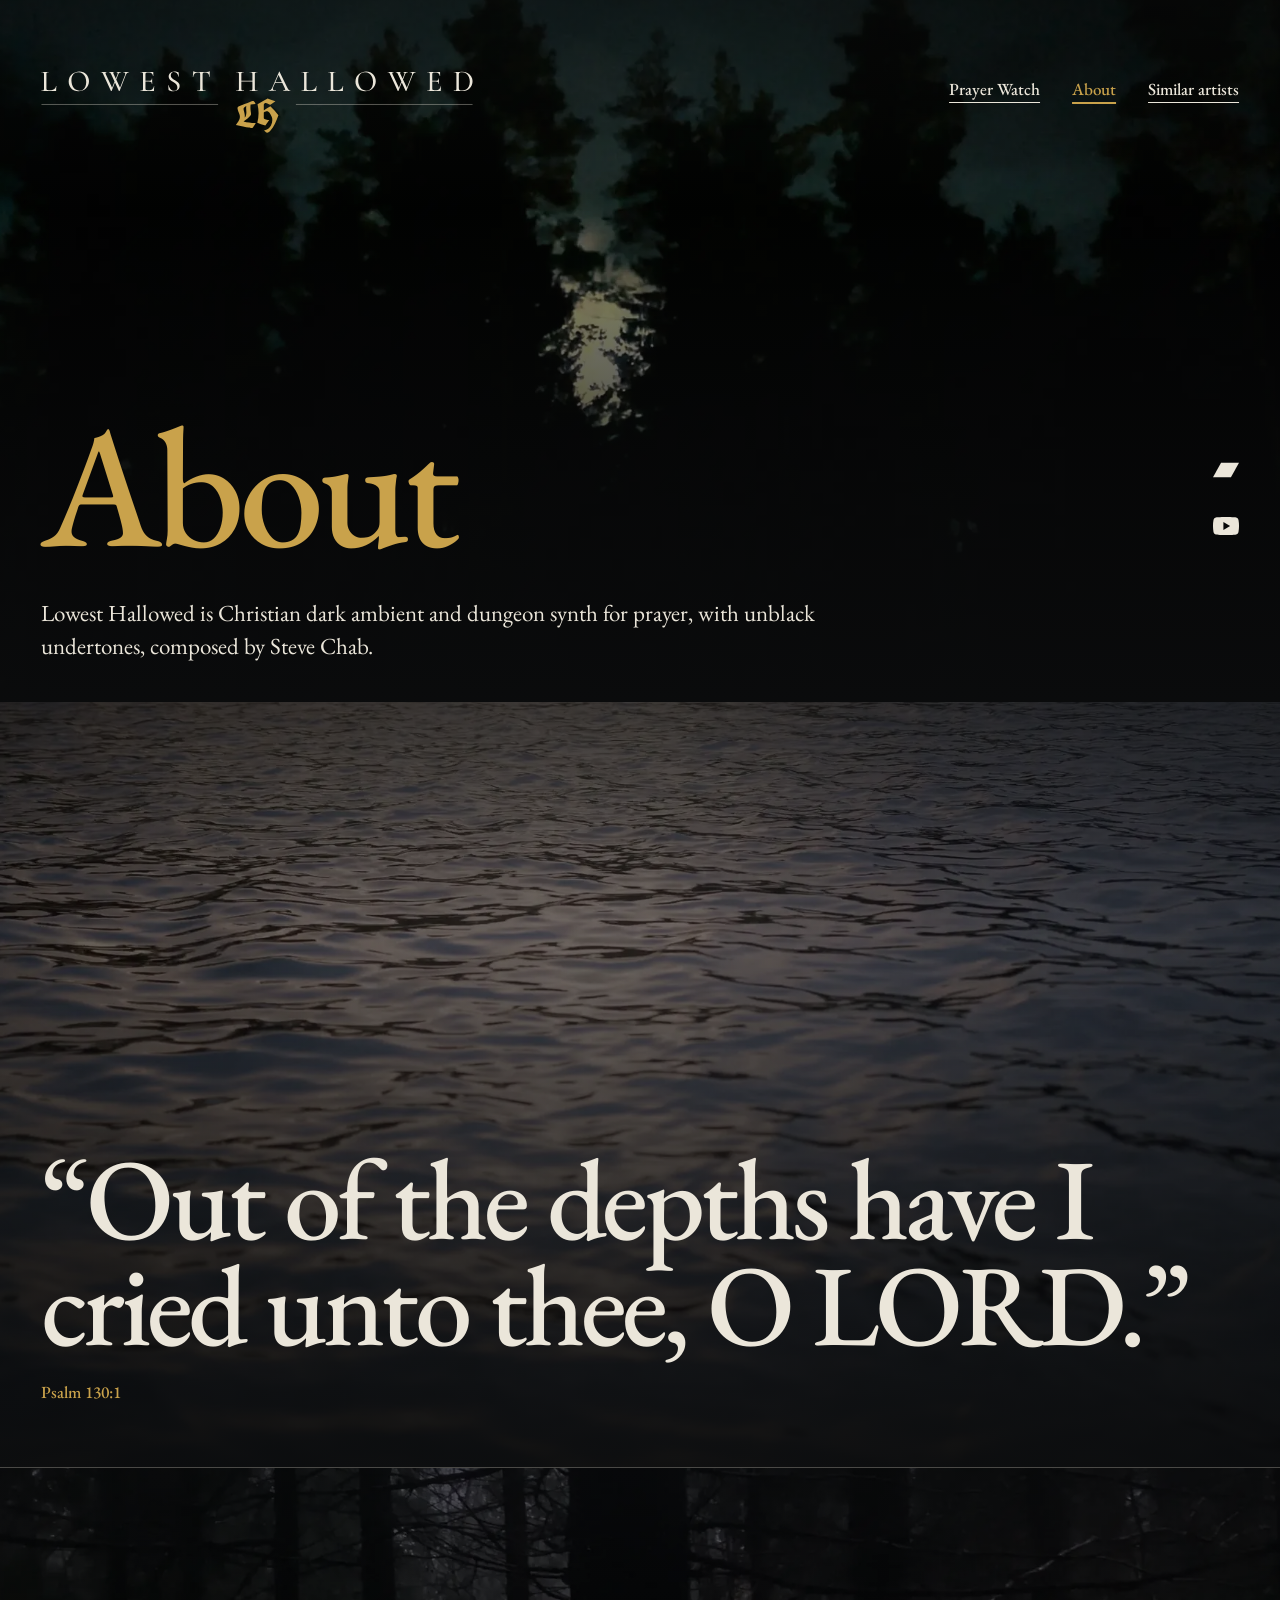
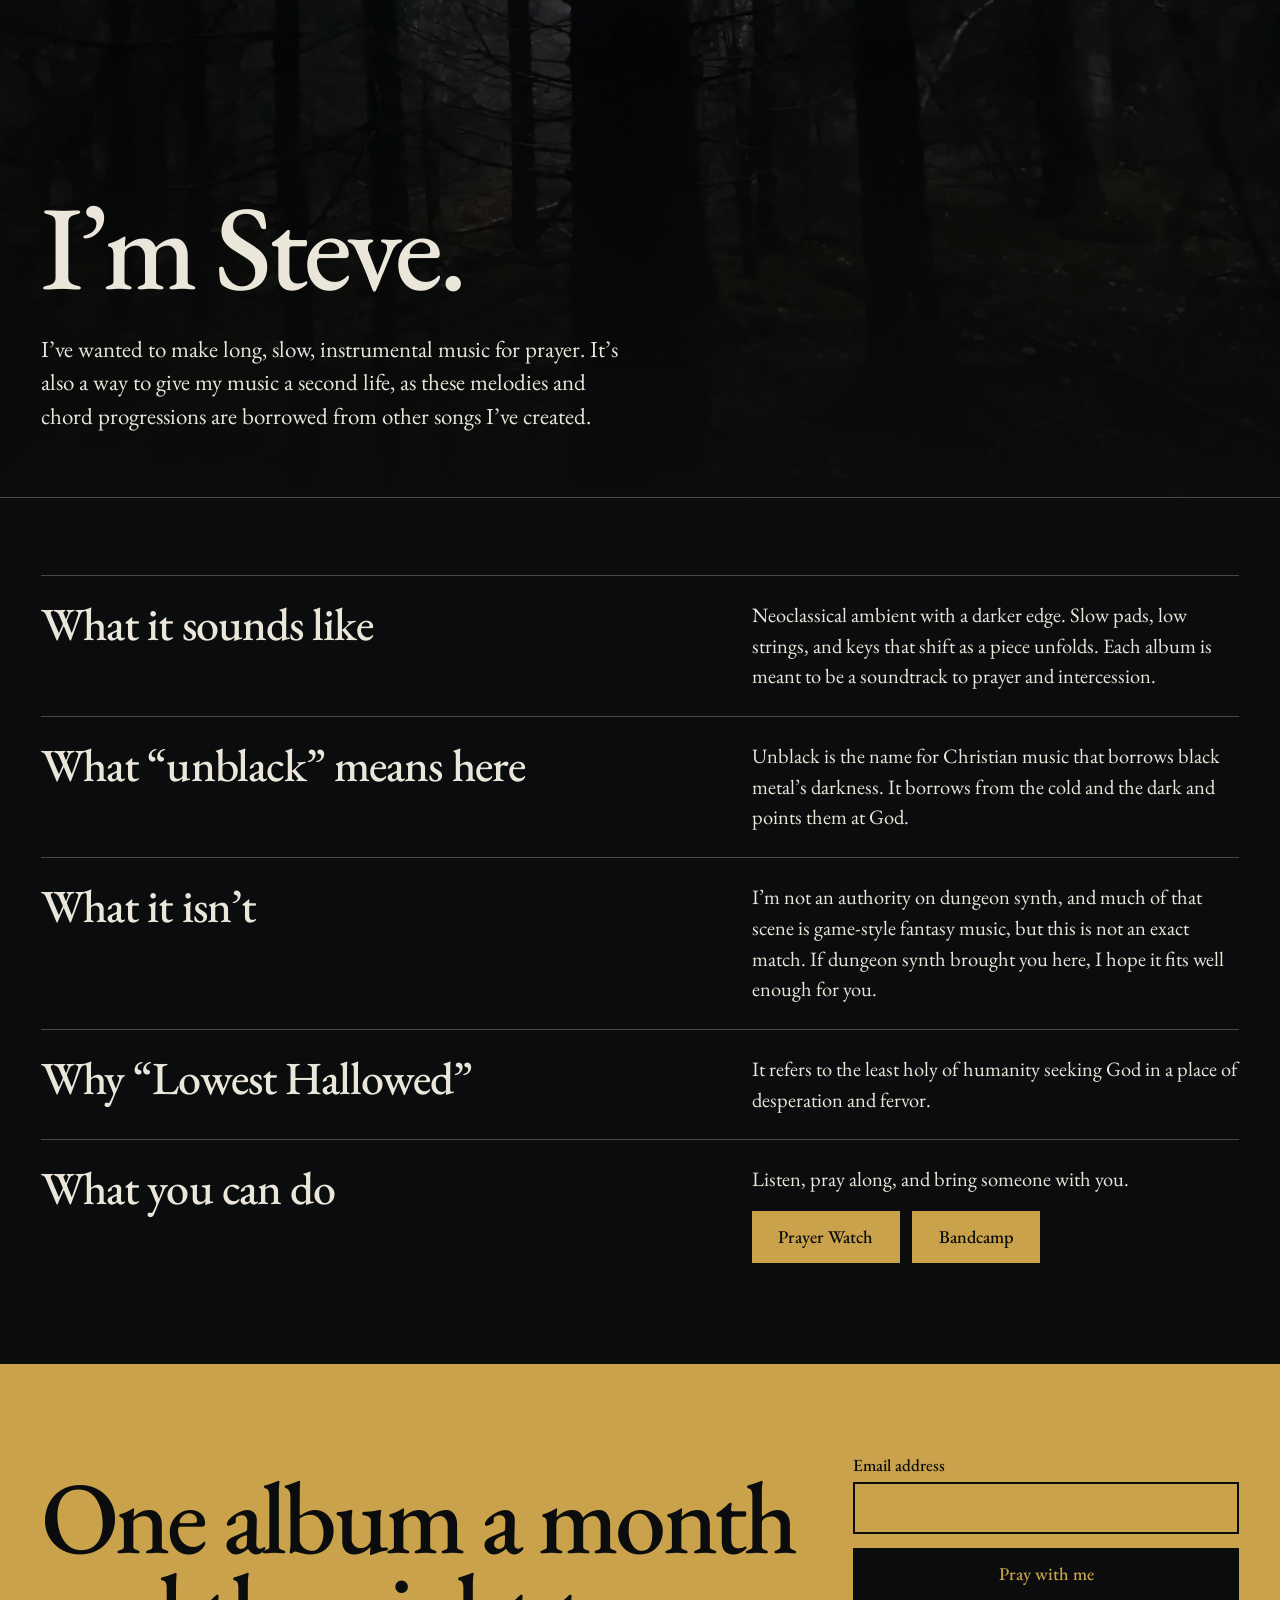
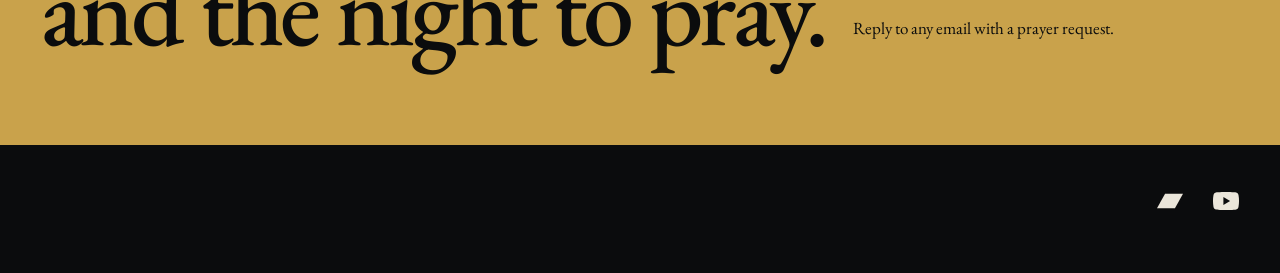
==== about/index.html @ 360f5804 "Initial site for lowesthallowed.com Co-Authored-By: Claude Sonnet 5.5 <noreply@anthropic.com>" ====
<!doctype html>
<html lang="en">
<head>
<meta charset="utf-8">
<meta name="viewport" content="width=device-width,initial-scale=1">
<title>About Lowest Hallowed: Christian dark ambient and dungeon synth</title>
<meta name="description" content="Lowest Hallowed is Christian dark ambient and dungeon synth for prayer, with unblack undertones, composed by Steve Chab. What it is, what it isn&rsquo;t, and why it exists.">
<!-- gen:social path=/about/ -->
<link rel="canonical" href="https://lowesthallowed.com/about/">
<meta property="og:type" content="website">
<meta property="og:site_name" content="Lowest Hallowed">
<meta property="og:title" content="About Lowest Hallowed: Christian dark ambient and dungeon synth">
<meta property="og:description" content="Lowest Hallowed is Christian dark ambient and dungeon synth for prayer, with unblack undertones, composed by Steve Chab. What it is, what it isn&rsquo;t, and why it exists.">
<meta property="og:url" content="https://lowesthallowed.com/about/">
<meta property="og:image" content="https://lowesthallowed.com/assets/share-card.jpg">
<meta property="og:image:width" content="1200">
<meta property="og:image:height" content="630">
<meta property="og:image:alt" content="The Lowest Hallowed Prayer Watch. Once a month, one album, one night.">
<meta name="twitter:card" content="summary_large_image">
<!-- /gen:social -->
<meta name="theme-color" content="#0b0c0d">
<meta name="author" content="Steve Chab">
<meta name="robots" content="index,follow,max-image-preview:large,max-snippet:-1">
<link rel="icon" href="../favicon.ico" sizes="48x48">
<link rel="icon" href="../assets/icon.svg" type="image/svg+xml">
<link rel="apple-touch-icon" href="../apple-touch-icon.png">
<link rel="preload" href="../assets/fonts/eb-garamond-latin-500-normal.woff2" as="font" type="font/woff2" crossorigin>
<link rel="stylesheet" href="../css/site.css">
<!-- gen:group-ld -->
<script type="application/ld+json">
{
  "@context": "https://schema.org",
  "@type": "MusicGroup",
  "name": "Lowest Hallowed",
  "url": "https://lowesthallowed.com/",
  "description": "Lowest Hallowed is Christian dark ambient and dungeon synth for prayer, with unblack undertones, composed by Steve Chab. A new album comes out each month, and listeners pray at the same time.",
  "genre": [
    "Christian dark ambient",
    "Dungeon synth",
    "Unblack",
    "Neoclassical ambient"
  ],
  "image": "https://lowesthallowed.com/assets/share-card.jpg",
  "founder": {
    "@type": "Person",
    "name": "Steve Chab"
  },
  "sameAs": [
    "https://lowesthallowed.bandcamp.com",
    "https://www.youtube.com/@lowesthallowed"
  ]
}
</script>
<!-- /gen:group-ld -->
<script type="application/ld+json">
{
  "@context": "https://schema.org",
  "@type": "Person",
  "name": "Steve Chab",
  "jobTitle": "Composer",
  "url": "https://lowesthallowed.com/about/",
  "description": "Steve Chab composes Lowest Hallowed, long, slow, instrumental Christian dark ambient and dungeon synth for prayer.",
  "worksFor": {
    "@type": "MusicGroup",
    "name": "Lowest Hallowed",
    "url": "https://lowesthallowed.com/"
  }
}
</script>
</head>
<body>
<a class="skip" href="#main">Skip to content</a>
<!-- gen:head current=about root=../ -->
<header class="site-head"><div class="wrap grid">
<a class="brand" href="../"><img src="../assets/pairing-color.svg" alt="Lowest Hallowed, home" width="3994" height="1016"></a>
<nav class="nav" aria-label="Main">
<a href="../prayer-watch/">Prayer Watch</a>
<a href="../about/" aria-current="page">About</a>
<a href="../similar/">Similar artists</a>
</nav></div></header>
<!-- /gen:head -->
<main id="main">
<section class="poster poster--page" aria-labelledby="h1">
<img class="bg" src="../assets/img/night-treeline-2000.webp" srcset="../assets/img/night-treeline-1000.webp 1000w, ../assets/img/night-treeline-2000.webp 2000w" sizes="100vw" alt="" width="2000" height="1125" fetchpriority="high">
<div class="poster__body"><div class="wrap grid">
<h1 id="h1" class="big"><span>About</span></h1>
<!-- gen:icons variant=hero -->
<ul class="icons icons--hero" role="list" aria-label="Listen and follow">
<li><a href="https://lowesthallowed.bandcamp.com" aria-label="Bandcamp"><svg viewBox="0 0 24 24" aria-hidden="true"><path fill="currentColor" d="M0 18.75l7.437-13.5H24l-7.438 13.5H0z"/></svg></a></li>
<li><a href="https://www.youtube.com/@lowesthallowed" aria-label="YouTube"><svg viewBox="0 0 24 24" aria-hidden="true"><path fill="currentColor" d="M23.5 6.2a3 3 0 0 0-2.1-2.1C19.5 3.6 12 3.6 12 3.6s-7.5 0-9.4.5A3 3 0 0 0 .5 6.2 31 31 0 0 0 0 12a31 31 0 0 0 .5 5.8 3 3 0 0 0 2.1 2.1c1.9.5 9.4.5 9.4.5s7.5 0 9.4-.5a3 3 0 0 0 2.1-2.1A31 31 0 0 0 24 12a31 31 0 0 0-.5-5.8zM9.6 15.6V8.4l6.2 3.6-6.2 3.6z"/></svg></a></li>
</ul>
<!-- /gen:icons -->
<p class="lede">Lowest Hallowed is Christian dark ambient and dungeon synth for prayer, with unblack undertones, composed by Steve Chab.</p>
</div></div>
</section>

<section class="slab" aria-label="Scripture"><img class="bg" src="../assets/img/dark-water-2000.webp" srcset="../assets/img/dark-water-1000.webp 1000w, ../assets/img/dark-water-2000.webp 2000w" sizes="100vw" alt="" width="2000" height="1125" loading="lazy">
<div class="wrap grid"><figure data-reveal><blockquote class="quote big"><p>&ldquo;Out of the depths have I cried unto thee, O&nbsp;LORD.&rdquo;</p></blockquote><figcaption class="label label--gold">Psalm 130:1</figcaption></figure></div></section>

<section class="panel panel--short" aria-label="Who I am"><img class="bg" src="../assets/img/dark-wood-2000.webp" srcset="../assets/img/dark-wood-1000.webp 1000w, ../assets/img/dark-wood-2000.webp 2000w" sizes="100vw" alt="" width="2000" height="1125" loading="lazy">
<div class="wrap grid"><p class="statement big" data-reveal>I&rsquo;m Steve.</p>
<div class="txt" data-reveal><p>I&rsquo;ve wanted to make long, slow, instrumental music for prayer. It&rsquo;s also a way to give my music a second life, as these melodies and chord progressions are borrowed from other songs I&rsquo;ve created.</p></div></div></section>

<section class="list"><div class="wrap grid"><div class="rows">
<div data-reveal><h2>What it sounds like</h2><div class="body"><p>Neoclassical ambient with a darker edge. Slow pads, low strings, and keys that shift as a piece unfolds. Each album is meant to be a soundtrack to prayer and intercession.</p></div></div>
<div data-reveal><h2>What &ldquo;unblack&rdquo; means here</h2><div class="body"><p>Unblack is the name for Christian music that borrows black metal&rsquo;s darkness. It borrows from the cold and the dark and points them at God.</p></div></div>
<div data-reveal><h2>What it isn&rsquo;t</h2><div class="body"><p>I&rsquo;m not an authority on dungeon synth, and much of that scene is game-style fantasy music, but this is not an exact match. If dungeon synth brought you here, I hope it fits well enough for you.</p></div></div>
<div data-reveal><h2>Why &ldquo;Lowest Hallowed&rdquo;</h2><div class="body"><p>It refers to the least holy of humanity seeking God in a place of desperation and fervor.</p></div></div>
<div data-reveal><h2>What you can do</h2><div class="body"><p>Listen, pray along, and bring someone with you.</p><div class="btns"><a class="btn" href="../prayer-watch/">Prayer Watch</a><a class="btn" href="https://lowesthallowed.bandcamp.com">Bandcamp</a></div></div></div>
</div></div></section>
<!-- gen:signup -->
<!-- Mailchimp signup (Steve Chab list), from the embed code, restyled for the site and run through tools/update.py into every page.
     Kept as embedded: action, field names, and the honeypot (b_...), which stops bot signups, so do not remove it.
     Dropped: Mailchimp's stylesheet classes, validation script hooks and referral badge.
     The "Love Jesus? Yes" group (group[3117][1]) is a hidden field, so every signup is tagged. Value 1 is the group choice id in Mailchimp. -->
<section class="signup" aria-labelledby="signup-h"><div class="wrap grid">
<h2 id="signup-h" class="big" data-reveal>One album a&nbsp;month and the&nbsp;night to&nbsp;pray.</h2>
<form action="https://stevechab.us1.list-manage.com/subscribe/post?u=f1053750f10d214155ce8e49b&amp;id=ab0aa554cf&amp;f_id=006b1ce5f0" method="post" id="mc-embedded-subscribe-form" name="mc-embedded-subscribe-form" data-reveal>
<div><label class="label" for="mce-EMAIL">Email address</label><input type="email" name="EMAIL" id="mce-EMAIL" autocomplete="email" required></div>
<input type="hidden" name="group[3117][1]" value="1">
<div class="hp" aria-hidden="true"><input type="text" name="b_f1053750f10d214155ce8e49b_ab0aa554cf" tabindex="-1" value="" autocomplete="off"></div>
<button class="btn" type="submit" name="subscribe" value="Subscribe">Pray with me</button>
<p class="note">Reply to any email with a prayer request.</p>
<p class="note" id="mc-msg" role="status"></p>
</form></div></section>
<script>
/* Progressive enhancement: send the signup to Mailchimp's JSONP endpoint and show the answer here, so nobody lands on Mailchimp's
   thank-you page. Without JS, or if Mailchimp does not answer in 8 seconds, the form posts the normal way. */
(function () {
  var f = document.getElementById('mc-embedded-subscribe-form'), msg = document.getElementById('mc-msg');
  if (!f || !window.URLSearchParams) return;
  f.addEventListener('submit', function (e) {
    e.preventDefault();
    var q = new URLSearchParams(new FormData(f)), s = document.createElement('script'), done = false,
        cb = 'mcDone' + Date.now(), btn = f.querySelector('button');
    function end() { done = true; delete window[cb]; s.remove(); btn.disabled = false; }
    window[cb] = function (r) {
      end();
      msg.textContent = new DOMParser().parseFromString(r.msg || '', 'text/html').body.textContent.replace(/^\d+ - /, '');
      if (r.result === 'success') f.reset();
    };
    q.set('c', cb);
    btn.disabled = true; msg.textContent = 'Sending\u2026';
    s.onerror = function () { if (!done) { end(); f.submit(); } };
    setTimeout(function () { if (!done) { end(); f.submit(); } }, 8000);
    s.src = f.action.replace('/post?', '/post-json?') + '&' + q;
    document.head.appendChild(s);
  });
})();
</script>
<!-- /gen:signup -->
</main>
<!-- gen:footer -->
<footer class="site-foot"><div class="wrap grid">
<ul class="icons" role="list" aria-label="Listen and follow">
<li><a href="https://lowesthallowed.bandcamp.com" aria-label="Bandcamp"><svg viewBox="0 0 24 24" aria-hidden="true"><path fill="currentColor" d="M0 18.75l7.437-13.5H24l-7.438 13.5H0z"/></svg></a></li>
<li><a href="https://www.youtube.com/@lowesthallowed" aria-label="YouTube"><svg viewBox="0 0 24 24" aria-hidden="true"><path fill="currentColor" d="M23.5 6.2a3 3 0 0 0-2.1-2.1C19.5 3.6 12 3.6 12 3.6s-7.5 0-9.4.5A3 3 0 0 0 .5 6.2 31 31 0 0 0 0 12a31 31 0 0 0 .5 5.8 3 3 0 0 0 2.1 2.1c1.9.5 9.4.5 9.4.5s7.5 0 9.4-.5a3 3 0 0 0 2.1-2.1A31 31 0 0 0 24 12a31 31 0 0 0-.5-5.8zM9.6 15.6V8.4l6.2 3.6-6.2 3.6z"/></svg></a></li>
</ul>
</div></footer>
<!-- /gen:footer -->
<script src="../js/reveal.js"></script>
</body>
</html>
---- css/site.css ----
/* Lowest Hallowed. Type poster direction (approved 2026-11-25).
   One typeface: EB Garamond 400 and 500. No caps, no italics, no letter-spacing except tight display type.
   Caps live only in the word mark image. Tokens are a copy of brand/tokens.css in the ambient-pedal repo. */

@font-face{font-family:"EB Garamond";font-weight:400;src:url(../assets/fonts/eb-garamond-latin-400-normal.woff2) format("woff2");font-display:swap}
@font-face{font-family:"EB Garamond";font-weight:500;src:url(../assets/fonts/eb-garamond-latin-500-normal.woff2) format("woff2");font-display:swap}

:root{
  --black:#0b0c0d;--gold:#c9a24b;--bone:#ebe6da;
  --bone-dim:color-mix(in srgb,var(--bone) 80%,var(--black));
  --font-text:"EB Garamond",Georgia,serif;
  --m:clamp(1rem,3.2vw,2.75rem);--g:clamp(.75rem,1.6vw,1.5rem);--max:1600px;
  --rule:1px solid color-mix(in srgb,var(--bone) 28%,transparent);
  --lead:clamp(1.25rem,1.8vw,1.625rem);    /* text under big headings */
  --body:clamp(1.25rem,1.6vw,1.5rem);      /* text beside row headings */
}

/* base */
*,*::before,*::after{box-sizing:border-box}
html{-webkit-text-size-adjust:100%;color-scheme:dark;background:var(--black)}
body{margin:0;background:var(--black);color:var(--bone);font:400 1.125rem/1.55 var(--font-text)}
h1,h2,h3,p,ol,ul,figure,blockquote,dl,dd{margin:0}
ul,ol{padding:0;list-style:none}
img,svg{display:block;max-width:100%}
a{color:inherit}
:focus-visible{outline:3px solid var(--gold);outline-offset:4px;border-radius:2px}
.skip{position:absolute;left:1rem;top:-5rem;z-index:100;background:var(--gold);color:var(--black);padding:.75rem 1.25rem;font:500 1rem/1 var(--font-text);text-decoration:none}
.skip:focus{top:1rem}
.sr-only{position:absolute;width:1px;height:1px;overflow:hidden;clip:rect(0 0 0 0);white-space:nowrap}
.nb{white-space:nowrap}
[hidden]{display:none!important}
p,dd,li{text-wrap:pretty}  /* no one-word last lines; display type below uses balance */

/* reveal: content is visible without JS; reveal.js adds .js to <html>, then .is-in as items arrive */
.js [data-reveal]{opacity:0;transform:translateY(14px);transition:opacity 1.1s ease,transform 1.1s ease;transition-delay:var(--d,0s)}
.js [data-reveal].is-in{opacity:1;transform:none}
.txt[data-reveal],form[data-reveal]{--d:.15s}

/* the 12 column grid, and every row built on it */
.grid,.block,.steps li,.faq>div,.rows>div,.artists li{display:grid;grid-template-columns:repeat(12,minmax(0,1fr));column-gap:var(--g)}
.wrap{width:100%;max-width:var(--max);margin-inline:auto;padding-inline:var(--m)}
.block{grid-column:1/-1}
.label{font:500 1.0625rem/1.3 var(--font-text);color:var(--bone-dim)}
.label--gold{color:var(--gold)}
.big{font-weight:500;letter-spacing:-.035em}

/* header */
.site-head{position:absolute;inset:0 0 auto;z-index:5;padding-block:1.75rem;overflow-x:clip}
.site-head--static{position:relative}
.site-head .grid{align-items:center}
.brand,.nav{grid-row:1}
.brand{grid-column:1/span 8;display:block;width:min(100%,27rem)}
/* The mark has 5.6% empty margin each side; widen the image so the visible wordmark lines up with the headline. */
.brand img{width:112.6%;max-width:none;margin-left:-6.3%;height:auto}
.nav{grid-column:9/-1;display:flex;flex-wrap:wrap;gap:.25rem 2rem;justify-content:flex-end}
.nav a{display:inline-block;padding:.6rem 0;font:500 1.0625rem/1 var(--font-text);color:var(--bone);text-decoration:underline;text-decoration-thickness:1px;text-underline-offset:.4em}
.nav a:hover,.nav a[aria-current="page"]{color:var(--gold);text-decoration-thickness:2px}

/* full-bleed photo sections: hero, panels and slabs share this */
.poster,.panel,.slab{position:relative;isolation:isolate;overflow:hidden;background:var(--black);display:flex;flex-direction:column}
.panel,.slab{justify-content:flex-end;padding-block:clamp(2.5rem,5vw,4.5rem)}
.bg{position:absolute;inset:-4%;z-index:-3;width:108%;max-width:none;height:108%;object-fit:cover;filter:brightness(.62) saturate(.9);animation:drift 70s ease-in-out infinite alternate}
.panel:nth-of-type(even) .bg{animation-direction:alternate-reverse}
.poster::before,.panel::before,.slab::before{content:"";position:absolute;inset:0;z-index:-2;background:linear-gradient(180deg,rgba(11,12,13,.5) 0%,rgba(11,12,13,.1) 30%,rgba(11,12,13,.6) 70%,rgba(11,12,13,.92) 100%)}
@keyframes drift{from{transform:scale(1) translate3d(0,0,0)}to{transform:scale(1.08) translate3d(-2%,1.2%,0)}}
.glow{position:absolute;z-index:-1;left:44%;top:34%;width:34vmin;height:34vmin;translate:-50% -50%;border-radius:50%;background:radial-gradient(circle,rgba(201,162,75,.38),rgba(201,162,75,0) 68%);animation:breathe 11s ease-in-out infinite alternate;pointer-events:none}
@keyframes breathe{from{opacity:.45}to{opacity:.9}}

/* hero */
.poster{min-height:100vh;min-height:100svh;padding-top:9rem}
.poster--page{min-height:78vh;min-height:78svh}
.poster__body{margin-top:auto;padding-bottom:clamp(1.25rem,3vw,2.5rem)}
.poster .tag{grid-column:1/-1;margin-bottom:clamp(.5rem,1.5vw,1rem)}
.poster h1{grid-column:1/-1;grid-row:2;font-size:min(21vw,22.5vh);line-height:.84;padding-bottom:.18em}
.poster h1 span{display:block;white-space:nowrap;animation:rise 1.8s cubic-bezier(.2,.7,.2,1) both}
.poster h1 span:nth-child(2){animation-delay:.25s}
.poster h1 span:nth-child(3){animation-delay:.5s;color:var(--gold)}
@keyframes rise{from{opacity:0;transform:translateY(.12em)}to{opacity:1;transform:none}}
.poster--pw h1,.poster--page h1{font-size:min(16vw,19vh)}
.poster--page h1 span:last-child{color:var(--gold)}
.poster .lede{grid-row:3}
.lede{grid-column:1/span 8;margin-top:.5rem;font:400 var(--lead)/1.45 var(--font-text)}
.list .lede{grid-column:1/-1;margin-block:0 clamp(1rem,3vw,2rem)}
.credits{border-top:var(--rule);padding-block:.75rem 1rem}
.credits ul{grid-column:1/span 8;display:flex;flex-wrap:wrap;gap:.35rem 2rem}
.credits li{color:var(--bone)}

/* icon links: stacked down the hero's right edge, in a row in the footer */
.icons{display:grid;gap:.5rem;margin-right:-.7rem}
.icons--hero{grid-column:1/-1;grid-row:2;position:relative;z-index:2;justify-self:end;align-self:end;padding-bottom:clamp(1rem,3vw,2.5rem)}
.icons a{display:grid;place-items:center;width:3rem;height:3rem;color:var(--bone);border-radius:50%;transition:color .3s}
.icons a:hover{color:var(--gold)}
.icons svg{width:1.625rem;height:1.625rem}

/* big type panels: the headline sits on the photo, text beneath */
.panel{min-height:min(95vh,62rem);border-top:var(--rule)}
.panel--tall{min-height:min(110vh,70rem)}
.panel--short{min-height:min(70vh,46rem)}
.panel h2,.slab .quote{grid-column:1/-1;font-size:clamp(3.5rem,15vw,15.5rem);line-height:.86;text-wrap:balance}
.statement{grid-column:1/-1;font-size:clamp(2.75rem,9.4vw,10rem);line-height:.9;text-wrap:balance}
.txt{grid-column:1/span 6;font:400 var(--lead)/1.45 var(--font-text)}
.panel .txt{margin-top:clamp(1.25rem,2.5vw,2rem)}
.txt p+p{margin-top:1rem;color:var(--bone-dim)}
.txt .btn{margin-top:1.5rem}
.slab{min-height:min(85vh,56rem)}
.slab figure{grid-column:1/-1}
.slab .quote{font-size:clamp(2.75rem,9vw,9.5rem);line-height:.92;max-width:12em}
.slab figcaption{margin-top:1.5rem}

/* buttons: sentence case, black on gold, bone on hover so they never vanish into the dark */
.btn{display:inline-flex;align-items:center;min-height:3.25rem;padding:.8rem 1.6rem;font:500 1.125rem/1 var(--font-text);text-decoration:none;border:1px solid var(--gold);background:var(--gold);color:var(--black);transition:background .3s,border-color .3s}
.btn:hover{background:var(--bone);border-color:var(--bone)}
.btns{display:flex;flex-wrap:wrap;gap:.75rem}

/* signup: gold slab, black type (8.2:1) */
.signup{background:var(--gold);color:var(--black);padding-block:clamp(3rem,7vw,6rem)}
.signup .grid{row-gap:2rem;align-items:end}
.signup h2{grid-column:1/span 8;font-size:clamp(3rem,8vw,8rem);line-height:.9;text-wrap:balance}
.signup form{grid-column:9/-1;display:grid;gap:.9rem}
.signup label{display:block;margin-bottom:.4rem;color:var(--black)}
.signup input[type="email"]{width:100%;min-height:3.25rem;padding:.6rem .9rem;background:transparent;color:var(--black);border:2px solid var(--black);border-radius:0;font:400 1.125rem/1 var(--font-text)}
.signup :focus-visible{outline-color:var(--black)}
.signup .btn{background:var(--black);color:var(--gold);border-color:var(--black);justify-content:center;cursor:pointer}
.signup .btn:hover{background:var(--bone);color:var(--black)}
.signup .note{font-size:1.0625rem}
.signup .hp{position:absolute;left:-5000px}

/* footer */
.site-foot{padding-block:2rem 3rem}
.site-foot .icons{grid-column:1/-1;display:flex;justify-content:flex-end}

/* prayer watch: next gathering and latest album on black */
.next{padding-block:clamp(2.5rem,6vw,5.5rem);border-top:var(--rule)}
.next .grid,.next .block{row-gap:1.5rem;align-items:start}
.next .answer{grid-column:1/span 8;font:500 clamp(1.5rem,2.4vw,2.25rem)/1.25 var(--font-text);text-wrap:balance}
.next .tagline,.next .name,.date-big{grid-column:1/span 8}
.next .name{font-size:clamp(1.75rem,3vw,2.75rem);line-height:1.1}
.date-big{padding-bottom:.12em;font-size:clamp(3.5rem,11.5vw,11.5rem);line-height:.86}
.date-big span{display:block}
.date-big .when{color:var(--gold)}
.next .fine{grid-column:1/span 6;color:var(--bone-dim);font-size:1.125rem}
.next .btns{grid-column:1/-1}
.next .latest{border-top:var(--rule);padding-top:clamp(1.5rem,3vw,2.5rem);margin-top:clamp(.5rem,2vw,1.5rem)}

/* steps, questions, rows, artists: big type on black */
.list{padding-block:clamp(2.5rem,6vw,5rem);border-top:var(--rule)}
.list h2,.lost h1{grid-column:1/-1;font-size:clamp(3.5rem,13vw,13rem);line-height:.86}
.list .grid>h2{margin-bottom:clamp(1.5rem,4vw,3rem)}
.steps,.faq,.rows,.artists{grid-column:1/-1;display:grid}
.faq>div,.rows>div,.artists li{border-top:var(--rule);padding-block:1.5rem;row-gap:.75rem}
.steps li{align-items:baseline;border-top:var(--rule);padding-block:1.25rem}
.steps .n{grid-column:1/span 3;font-size:clamp(4rem,10vw,9rem);line-height:.9;color:var(--gold)}
.steps p{grid-column:4/span 8;font:500 clamp(1.8rem,4.2vw,4rem)/1.05 var(--font-text);letter-spacing:-.02em;text-wrap:balance}
.faq dt,.rows h2{grid-column:1/span 7;font:500 clamp(1.8rem,3.6vw,3.25rem)/1.05 var(--font-text);letter-spacing:-.02em;text-wrap:balance}
.faq dd{grid-column:9/-1;font-size:clamp(1.125rem,1.4vw,1.375rem);color:var(--bone-dim)}
.rows .body,.artists .body{grid-column:8/-1;font-size:var(--body);line-height:1.5}
.rows .body p+.btns{margin-top:1rem}
.artists li{padding-bottom:2rem;align-items:baseline}
.artists h3{grid-column:1/span 7;font-size:clamp(3rem,8vw,8rem);line-height:.9;text-wrap:balance}
.artists a{display:inline-block;margin-top:.75rem;padding-block:.35rem;color:var(--gold);text-underline-offset:.3em}
.artists a:hover{color:var(--bone)}

/* 404 */
.lost{padding-block:clamp(3rem,8vw,7rem)}
.lost h1{margin-bottom:1.5rem}
.lost .btns{grid-column:1/-1;margin-top:1.5rem}

@media (max-width:900px){
  .txt,.date-big,.next .name,.next .fine,.next .answer,.next .tagline,.lede,
  .signup h2,.signup form,.credits ul{grid-column:1/-1}
  .steps li{grid-template-columns:4rem 1fr}
  .steps .n,.steps p{grid-column:auto}
  .faq>div,.rows>div,.artists li{grid-template-columns:1fr}
  .faq dt,.faq dd,.rows h2,.rows .body,.artists h3,.artists .body{grid-column:1/-1}
}
@media (max-width:760px){
  .grid,.block{grid-template-columns:repeat(4,minmax(0,1fr))}
  .brand{grid-column:1/-1;width:100%;max-width:34rem}
  .site-head{padding-block:1rem}
  .nav{grid-row:2;grid-column:1/-1;justify-content:flex-start;gap:.25rem 1.25rem;margin-top:.5rem}
  .poster{padding-top:8rem}
  .poster h1{font-size:min(25vw,26vh)}
  .poster--pw h1,.poster--page h1{font-size:min(18vw,20vh)}
  .icons--hero{grid-row:3;padding-bottom:0;grid-auto-flow:column}
  .poster .lede{grid-row:4}
  .site-foot .icons{justify-content:flex-start;margin:0 0 0 -.7rem}
  .panel h2{font-size:clamp(3.25rem,19vw,6rem)}
}

@media (prefers-reduced-motion:reduce){
  *,*::before,*::after{animation:none!important;transition:none!important;scroll-behavior:auto!important}
  .js [data-reveal]{opacity:1;transform:none}
}
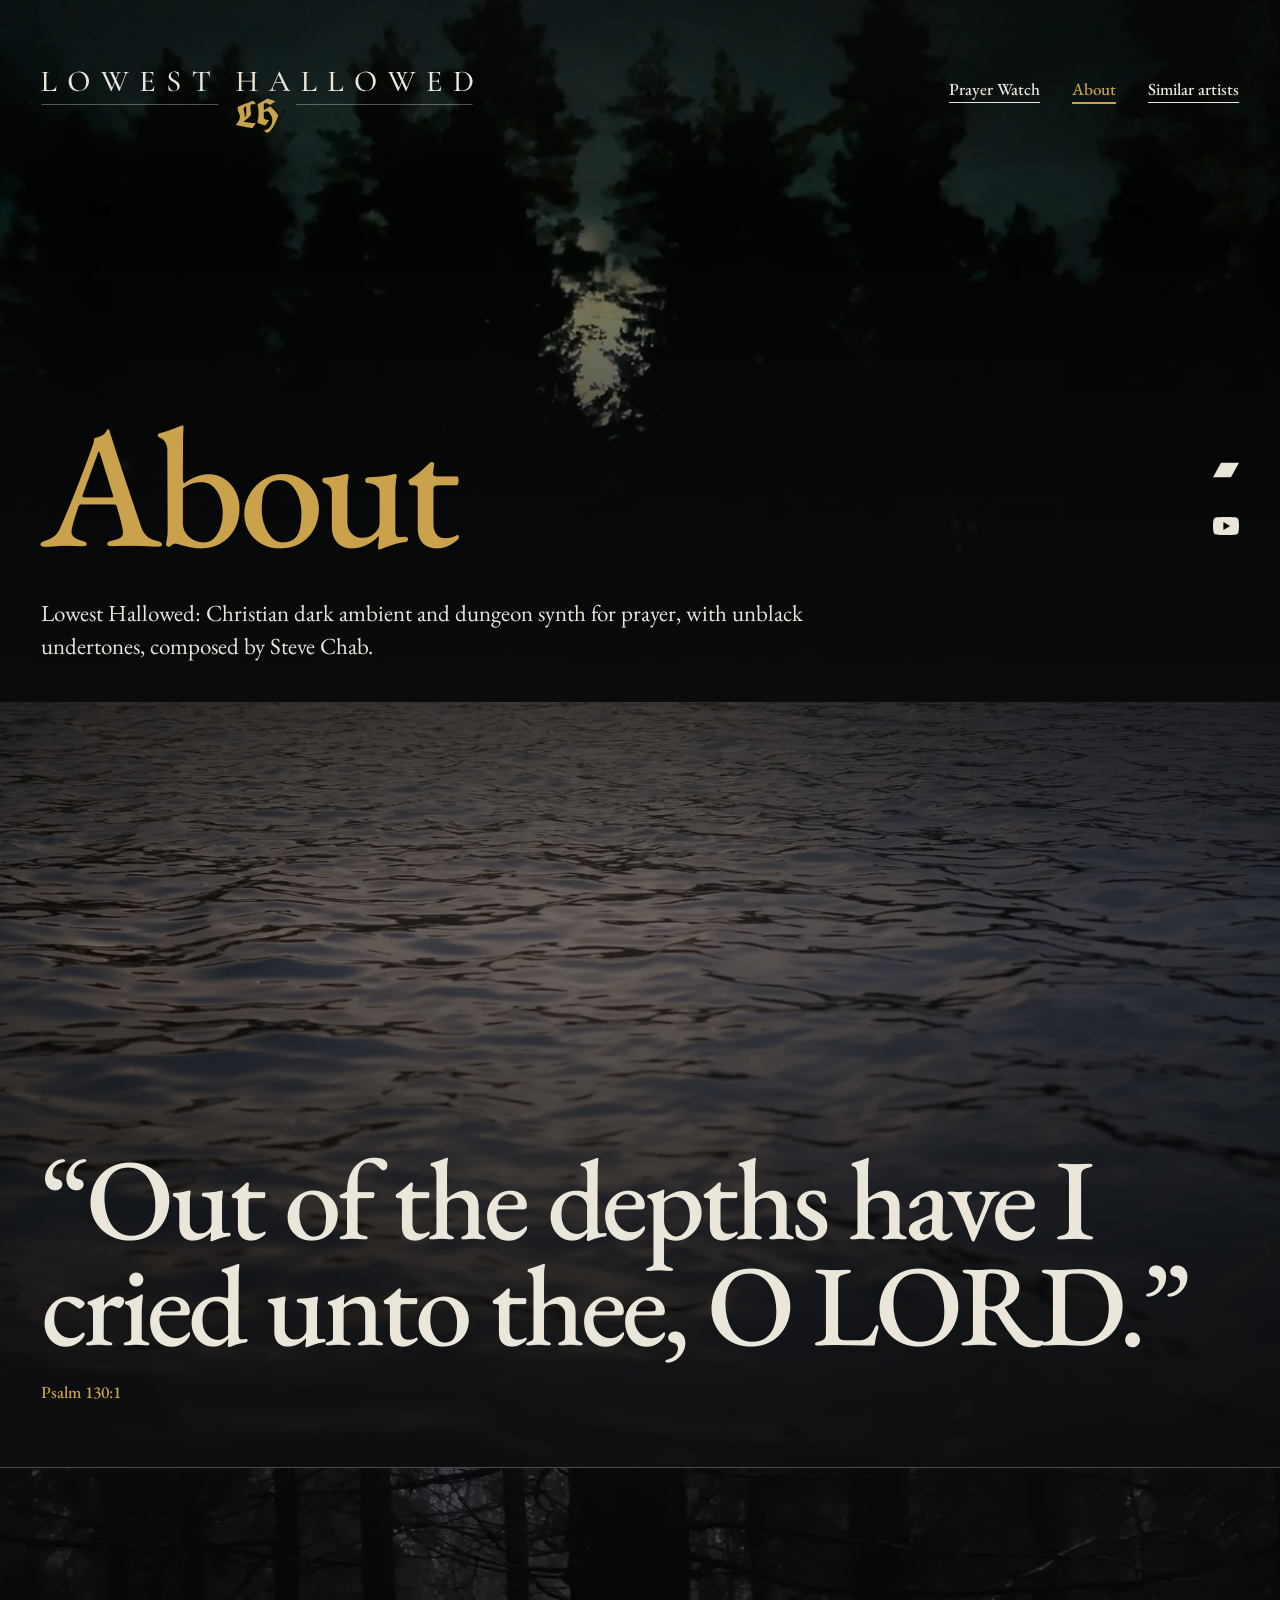
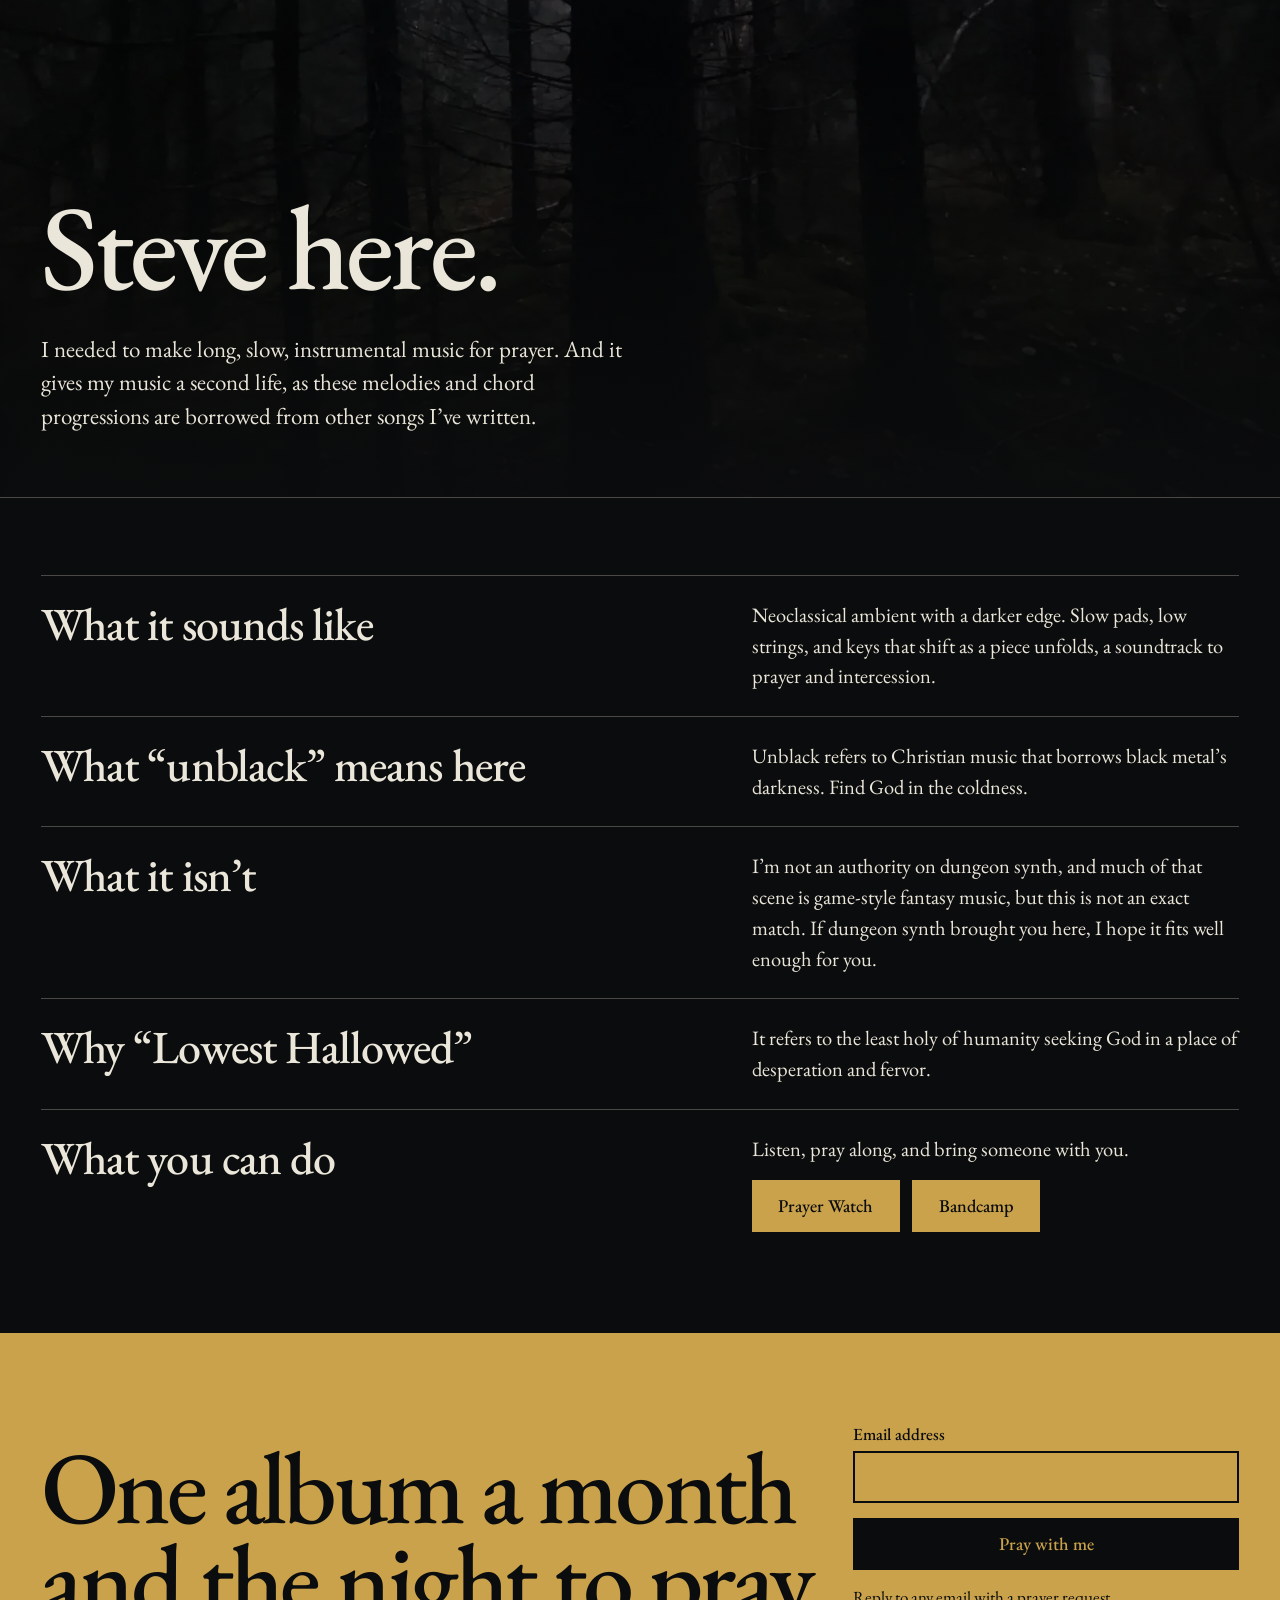
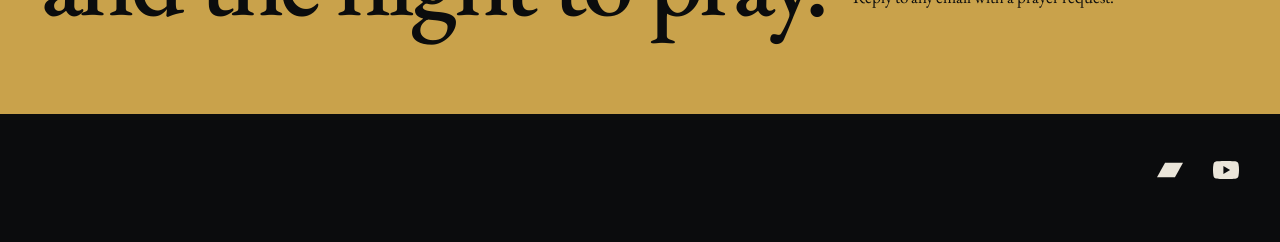
==== commit 4e7347f1: "better copy" ====
--- a/about/index.html
+++ b/about/index.html
@@ -4,13 +4,13 @@
 <meta charset="utf-8">
 <meta name="viewport" content="width=device-width,initial-scale=1">
 <title>About Lowest Hallowed: Christian dark ambient and dungeon synth</title>
-<meta name="description" content="Lowest Hallowed is Christian dark ambient and dungeon synth for prayer, with unblack undertones, composed by Steve Chab. What it is, what it isn&rsquo;t, and why it exists.">
+<meta name="description" content="Lowest Hallowed: Christian dark ambient and dungeon synth for prayer, with unblack undertones, composed by Steve Chab. What it is, what it isn&rsquo;t, and why it exists.">
 <!-- gen:social path=/about/ -->
 <link rel="canonical" href="https://lowesthallowed.com/about/">
 <meta property="og:type" content="website">
 <meta property="og:site_name" content="Lowest Hallowed">
 <meta property="og:title" content="About Lowest Hallowed: Christian dark ambient and dungeon synth">
-<meta property="og:description" content="Lowest Hallowed is Christian dark ambient and dungeon synth for prayer, with unblack undertones, composed by Steve Chab. What it is, what it isn&rsquo;t, and why it exists.">
+<meta property="og:description" content="Lowest Hallowed: Christian dark ambient and dungeon synth for prayer, with unblack undertones, composed by Steve Chab. What it is, what it isn&rsquo;t, and why it exists.">
 <meta property="og:url" content="https://lowesthallowed.com/about/">
 <meta property="og:image" content="https://lowesthallowed.com/assets/share-card.jpg">
 <meta property="og:image:width" content="1200">
@@ -33,7 +33,7 @@
   "@type": "MusicGroup",
   "name": "Lowest Hallowed",
   "url": "https://lowesthallowed.com/",
-  "description": "Lowest Hallowed is Christian dark ambient and dungeon synth for prayer, with unblack undertones, composed by Steve Chab. A new album comes out each month, and listeners pray at the same time.",
+  "description": "Lowest Hallowed: Christian dark ambient and dungeon synth for prayer, with unblack undertones, composed by Steve Chab. A new album comes out each month, and listeners pray at the same time.",
   "genre": [
     "Christian dark ambient",
     "Dungeon synth",
@@ -90,7 +90,7 @@
 <li><a href="https://www.youtube.com/@lowesthallowed" aria-label="YouTube"><svg viewBox="0 0 24 24" aria-hidden="true"><path fill="currentColor" d="M23.5 6.2a3 3 0 0 0-2.1-2.1C19.5 3.6 12 3.6 12 3.6s-7.5 0-9.4.5A3 3 0 0 0 .5 6.2 31 31 0 0 0 0 12a31 31 0 0 0 .5 5.8 3 3 0 0 0 2.1 2.1c1.9.5 9.4.5 9.4.5s7.5 0 9.4-.5a3 3 0 0 0 2.1-2.1A31 31 0 0 0 24 12a31 31 0 0 0-.5-5.8zM9.6 15.6V8.4l6.2 3.6-6.2 3.6z"/></svg></a></li>
 </ul>
 <!-- /gen:icons -->
-<p class="lede">Lowest Hallowed is Christian dark ambient and dungeon synth for prayer, with unblack undertones, composed by Steve Chab.</p>
+<p class="lede">Lowest Hallowed: Christian dark ambient and dungeon synth for prayer, with unblack undertones, composed by Steve Chab.</p>
 </div></div>
 </section>
 
@@ -98,21 +98,18 @@
 <div class="wrap grid"><figure data-reveal><blockquote class="quote big"><p>&ldquo;Out of the depths have I cried unto thee, O&nbsp;LORD.&rdquo;</p></blockquote><figcaption class="label label--gold">Psalm 130:1</figcaption></figure></div></section>
 
 <section class="panel panel--short" aria-label="Who I am"><img class="bg" src="../assets/img/dark-wood-2000.webp" srcset="../assets/img/dark-wood-1000.webp 1000w, ../assets/img/dark-wood-2000.webp 2000w" sizes="100vw" alt="" width="2000" height="1125" loading="lazy">
-<div class="wrap grid"><p class="statement big" data-reveal>I&rsquo;m Steve.</p>
-<div class="txt" data-reveal><p>I&rsquo;ve wanted to make long, slow, instrumental music for prayer. It&rsquo;s also a way to give my music a second life, as these melodies and chord progressions are borrowed from other songs I&rsquo;ve created.</p></div></div></section>
+<div class="wrap grid"><p class="statement big" data-reveal>Steve here.</p>
+<div class="txt" data-reveal><p>I needed to make long, slow, instrumental music for prayer. And it gives my music a second life, as these melodies and chord progressions are borrowed from other songs I&rsquo;ve written.</p></div></div></section>
 
 <section class="list"><div class="wrap grid"><div class="rows">
-<div data-reveal><h2>What it sounds like</h2><div class="body"><p>Neoclassical ambient with a darker edge. Slow pads, low strings, and keys that shift as a piece unfolds. Each album is meant to be a soundtrack to prayer and intercession.</p></div></div>
-<div data-reveal><h2>What &ldquo;unblack&rdquo; means here</h2><div class="body"><p>Unblack is the name for Christian music that borrows black metal&rsquo;s darkness. It borrows from the cold and the dark and points them at God.</p></div></div>
+<div data-reveal><h2>What it sounds like</h2><div class="body"><p>Neoclassical ambient with a darker edge. Slow pads, low strings, and keys that shift as a piece unfolds, a soundtrack to prayer and intercession.</p></div></div>
+<div data-reveal><h2>What &ldquo;unblack&rdquo; means here</h2><div class="body"><p>Unblack refers to Christian music that borrows black metal&rsquo;s darkness. Find God in the coldness.</p></div></div>
 <div data-reveal><h2>What it isn&rsquo;t</h2><div class="body"><p>I&rsquo;m not an authority on dungeon synth, and much of that scene is game-style fantasy music, but this is not an exact match. If dungeon synth brought you here, I hope it fits well enough for you.</p></div></div>
 <div data-reveal><h2>Why &ldquo;Lowest Hallowed&rdquo;</h2><div class="body"><p>It refers to the least holy of humanity seeking God in a place of desperation and fervor.</p></div></div>
 <div data-reveal><h2>What you can do</h2><div class="body"><p>Listen, pray along, and bring someone with you.</p><div class="btns"><a class="btn" href="../prayer-watch/">Prayer Watch</a><a class="btn" href="https://lowesthallowed.bandcamp.com">Bandcamp</a></div></div></div>
 </div></div></section>
 <!-- gen:signup -->
-<!-- Mailchimp signup (Steve Chab list), from the embed code, restyled for the site and run through tools/update.py into every page.
-     Kept as embedded: action, field names, and the honeypot (b_...), which stops bot signups, so do not remove it.
-     Dropped: Mailchimp's stylesheet classes, validation script hooks and referral badge.
-     The "Love Jesus? Yes" group (group[3117][1]) is a hidden field, so every signup is tagged. Value 1 is the group choice id in Mailchimp. -->
+<!-- Email signup. Keep the hidden honeypot field (b_...). -->
 <section class="signup" aria-labelledby="signup-h"><div class="wrap grid">
 <h2 id="signup-h" class="big" data-reveal>One album a&nbsp;month and the&nbsp;night to&nbsp;pray.</h2>
 <form action="https://stevechab.us1.list-manage.com/subscribe/post?u=f1053750f10d214155ce8e49b&amp;id=ab0aa554cf&amp;f_id=006b1ce5f0" method="post" id="mc-embedded-subscribe-form" name="mc-embedded-subscribe-form" data-reveal>
